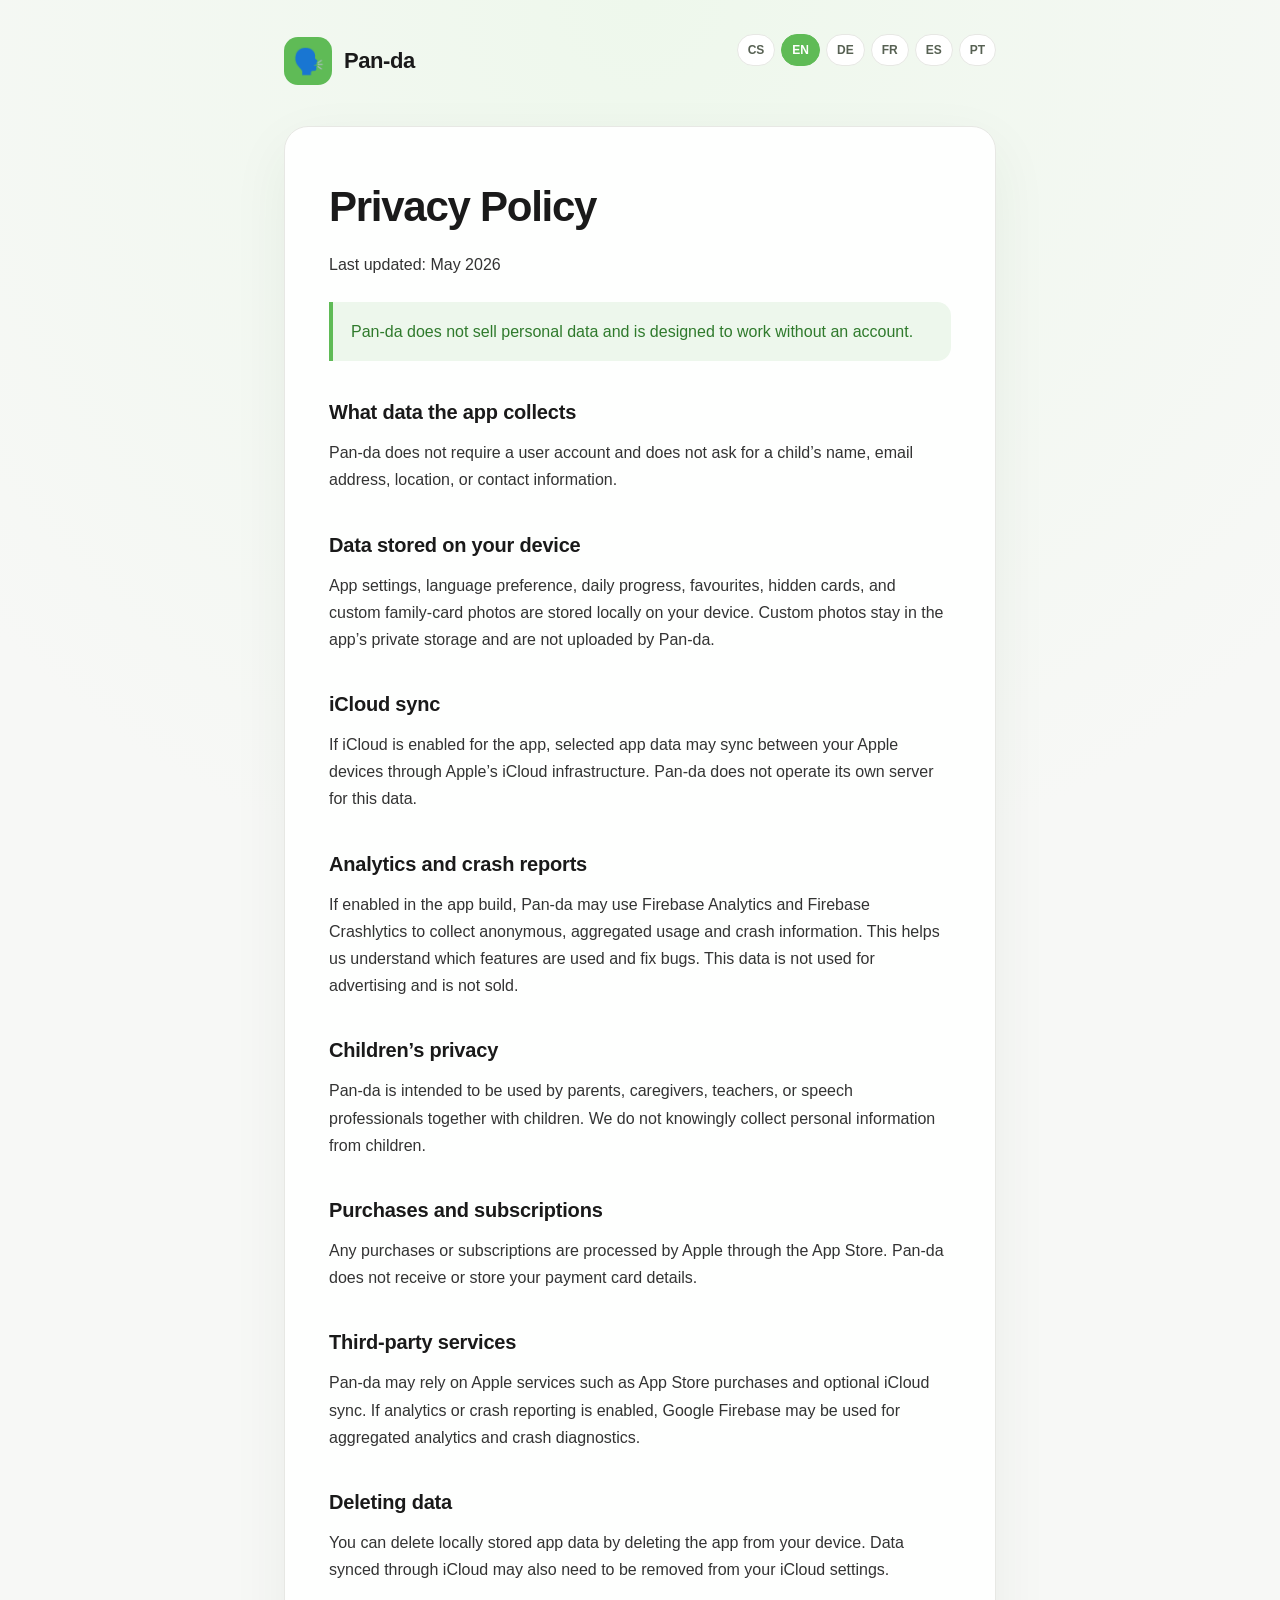
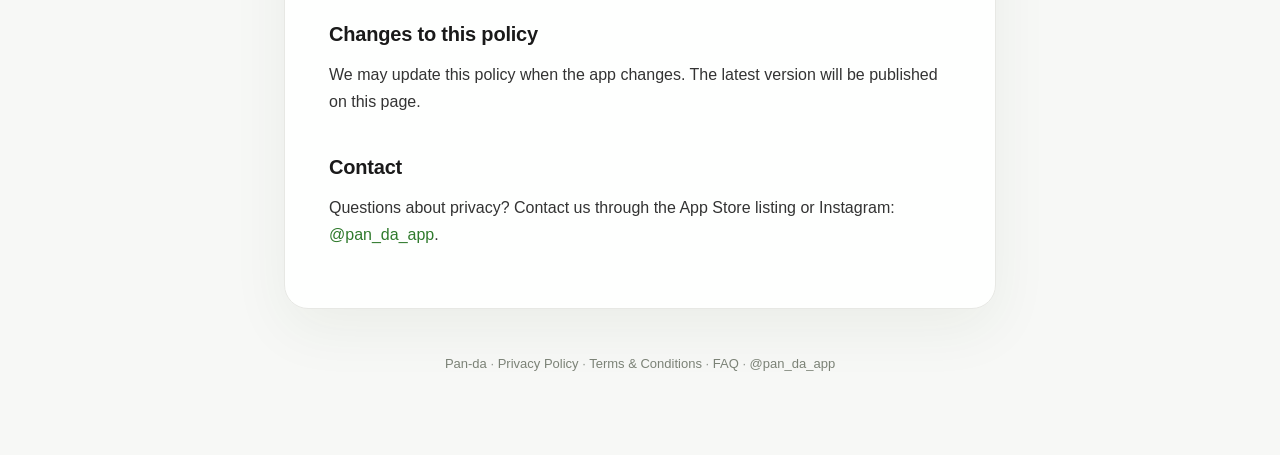
==== page.html @ a16680dc "Add files via upload" ====
<!DOCTYPE html>
<html lang="en">
<head>
  <meta charset="UTF-8" />
  <meta name="viewport" content="width=device-width, initial-scale=1.0" />
  <title>Pan-da</title>
  <link rel="stylesheet" href="styles.css" />
</head>
<body>
  <main class="container">
    <header class="topbar">
      <a class="brand" href="index.html" aria-label="Pan-da home">
        <span class="logo-icon" aria-hidden="true">🗣️</span>
        <span>Pan-da</span>
      </a>
      <div class="language-switch" aria-label="Language selector"></div>
    </header>

    <article id="content" class="markdown" aria-live="polite"></article>

    <footer>
      <a href="index.html">Pan-da</a> ·
      <a data-page-link="privacy" href="page.html?p=privacy">Privacy Policy</a> ·
      <a data-page-link="terms" href="page.html?p=terms">Terms &amp; Conditions</a> ·
      <a data-page-link="faq" href="page.html?p=faq">FAQ</a> ·
      <a href="https://www.instagram.com/pan_da_app">@pan_da_app</a>
    </footer>
  </main>

  <script src="app.js"></script>
</body>
</html>
---- styles.css ----
* { box-sizing: border-box; margin: 0; padding: 0; }
:root {
  --brand: #5FBB56;
  --brand-dark: #2f7a2c;
  --bg: #f7f8f6;
  --text: #1a1a1a;
  --muted: #666;
  --border: #e7e8e4;
  --card: #fff;
}
body {
  font-family: -apple-system, BlinkMacSystemFont, "Segoe UI", sans-serif;
  background: radial-gradient(circle at top, #eef8ec 0, var(--bg) 42%);
  color: var(--text);
  line-height: 1.7;
}
body.home {
  min-height: 100vh;
  display: flex;
  align-items: center;
  justify-content: center;
}
.card {
  position: relative;
  text-align: center;
  padding: 54px 32px 34px;
  background: rgba(255, 255, 255, 0.92);
  border-radius: 28px;
  border: 1px solid var(--border);
  box-shadow: 0 20px 60px rgba(30, 60, 20, 0.08);
  max-width: 440px;
  width: calc(100% - 40px);
  margin: 24px;
}
.icon, .logo-icon {
  background: var(--brand);
  display: inline-flex;
  align-items: center;
  justify-content: center;
  color: white;
}
.icon {
  width: 86px;
  height: 86px;
  border-radius: 24px;
  font-size: 44px;
  margin: 0 auto 22px;
  box-shadow: 0 12px 28px rgba(95, 187, 86, 0.28);
}
h1 {
  font-size: clamp(30px, 5vw, 42px);
  font-weight: 760;
  letter-spacing: -0.03em;
  margin-bottom: 10px;
}
.card p {
  color: var(--muted);
  margin-bottom: 30px;
  font-size: 17px;
}
.links {
  display: flex;
  flex-direction: column;
  gap: 10px;
}
a, button { font: inherit; }
a {
  color: var(--brand-dark);
  text-decoration: none;
}
a:hover { text-decoration: underline; }
.links a {
  display: block;
  padding: 13px 14px;
  border-radius: 14px;
  font-size: 15px;
  font-weight: 650;
  text-decoration: none;
  transition: transform 0.15s ease, box-shadow 0.15s ease, background 0.15s ease;
}
.links a:hover { transform: translateY(-1px); }
.primary {
  background: var(--brand);
  color: white;
  box-shadow: 0 10px 22px rgba(95, 187, 86, 0.24);
}
.secondary {
  background: #f1f3ef;
  color: #2d342b;
}
.language-switch {
  display: flex;
  flex-wrap: wrap;
  gap: 6px;
  justify-content: center;
  margin-bottom: 22px;
}
.card .language-switch {
  position: absolute;
  top: 18px;
  left: 18px;
  right: 18px;
}
.language-switch button {
  border: 1px solid var(--border);
  background: #fff;
  color: #576153;
  border-radius: 999px;
  padding: 5px 10px;
  cursor: pointer;
  font-size: 12px;
  font-weight: 700;
}
.language-switch button.active {
  background: var(--brand);
  border-color: var(--brand);
  color: #fff;
}
.container {
  max-width: 760px;
  margin: 0 auto;
  padding: 34px 24px 80px;
}
.topbar {
  display: flex;
  align-items: center;
  justify-content: space-between;
  gap: 16px;
  margin-bottom: 38px;
}
.brand {
  display: inline-flex;
  align-items: center;
  gap: 12px;
  color: var(--text);
  font-size: 22px;
  font-weight: 760;
  letter-spacing: -0.02em;
}
.brand:hover { text-decoration: none; }
.logo-icon {
  width: 48px;
  height: 48px;
  border-radius: 14px;
  font-size: 25px;
}
.markdown {
  background: rgba(255, 255, 255, 0.94);
  border: 1px solid var(--border);
  border-radius: 24px;
  padding: clamp(24px, 5vw, 44px);
  box-shadow: 0 20px 60px rgba(30, 60, 20, 0.06);
}
.markdown h1 {
  margin-bottom: 8px;
}
.markdown h2 {
  font-size: 20px;
  margin-top: 34px;
  margin-bottom: 10px;
  letter-spacing: -0.01em;
}
.markdown p, .markdown ul, .markdown ol {
  margin-bottom: 16px;
  color: #333;
}
.markdown ul, .markdown ol { padding-left: 22px; }
.markdown li { margin-bottom: 6px; }
.markdown strong { color: #162114; }
.markdown blockquote {
  background: #edf7ec;
  border-left: 4px solid var(--brand);
  padding: 16px 18px;
  border-radius: 0 14px 14px 0;
  margin: 24px 0;
  color: var(--brand-dark);
}
footer {
  margin-top: 44px;
  font-size: 13px;
  color: #90958d;
  text-align: center;
}
footer a { color: #7b8276; }
.error {
  color: #8a1f11;
  background: #fff1ed;
  border: 1px solid #ffd6cc;
  padding: 16px;
  border-radius: 12px;
}
@media (max-width: 560px) {
  .topbar { align-items: flex-start; flex-direction: column; }
  .topbar .language-switch { justify-content: flex-start; }
}
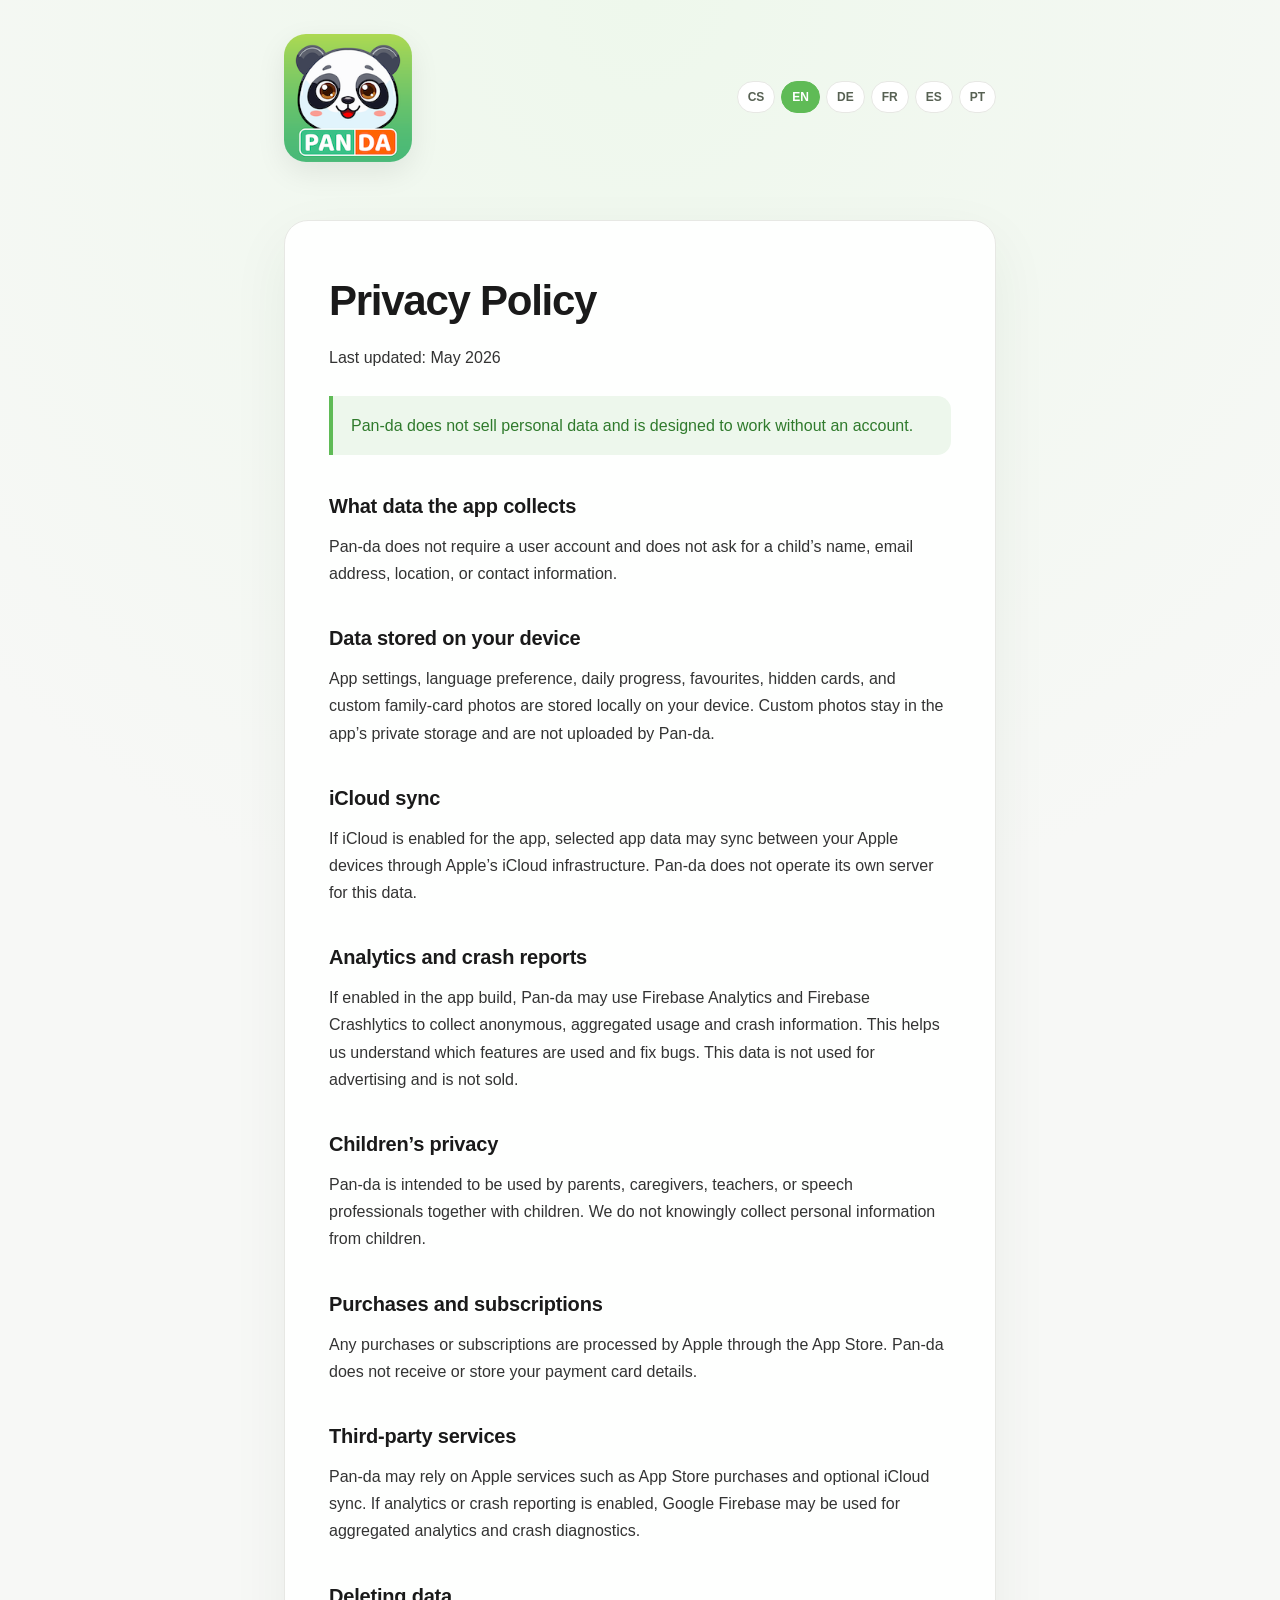
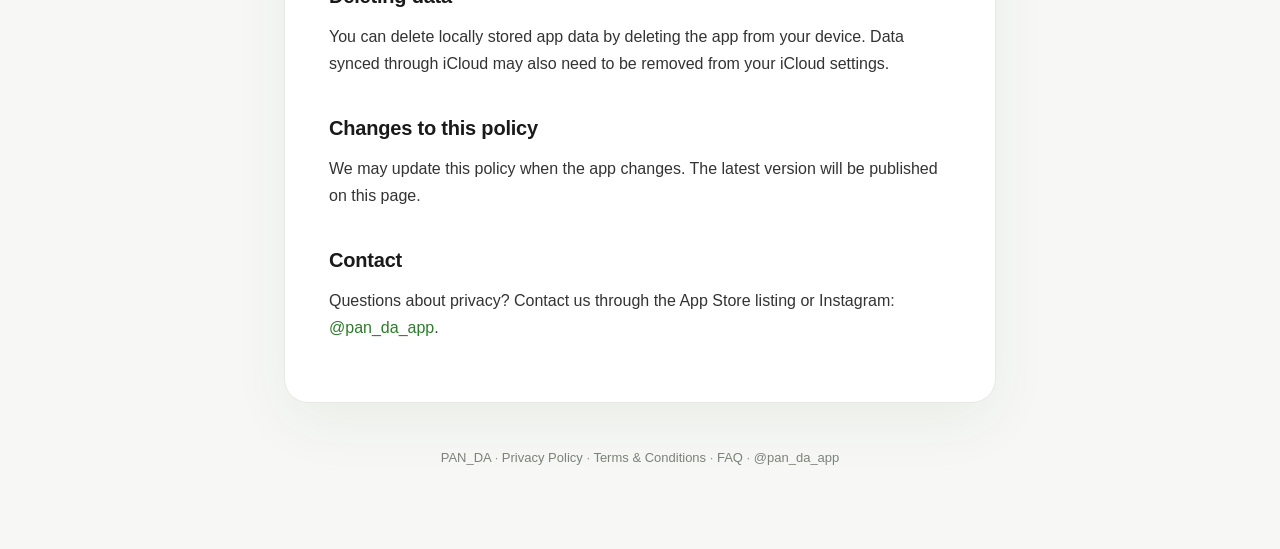
==== commit 8712a563: "Add files via upload" ====
--- a/page.html
+++ b/page.html
@@ -3,15 +3,20 @@
 <head>
   <meta charset="UTF-8" />
   <meta name="viewport" content="width=device-width, initial-scale=1.0" />
-  <title>Pan-da</title>
+  <title>PAN_DA</title>
   <link rel="stylesheet" href="styles.css" />
 </head>
 <body>
   <main class="container">
     <header class="topbar">
       <a class="brand" href="index.html" aria-label="Pan-da home">
-        <span class="logo-icon" aria-hidden="true">🗣️</span>
-        <span>Pan-da</span>
+          <img
+      class="app-icon"
+      src="pan_da.png"
+      alt="Pan-da app icon"
+      width="64"
+      height="64"
+    />
       </a>
       <div class="language-switch" aria-label="Language selector"></div>
     </header>
@@ -19,7 +24,7 @@
     <article id="content" class="markdown" aria-live="polite"></article>
 
     <footer>
-      <a href="index.html">Pan-da</a> ·
+      <a href="index.html">PAN_DA</a> ·
       <a data-page-link="privacy" href="page.html?p=privacy">Privacy Policy</a> ·
       <a data-page-link="terms" href="page.html?p=terms">Terms &amp; Conditions</a> ·
       <a data-page-link="faq" href="page.html?p=faq">FAQ</a> ·
@@ -29,4 +34,4 @@
 
   <script src="app.js"></script>
 </body>
-</html>
+</html>
--- a/styles.css
+++ b/styles.css
@@ -47,6 +47,15 @@
   margin: 0 auto 22px;
   box-shadow: 0 12px 28px rgba(95, 187, 86, 0.28);
 }
+.app-icon {
+  width: 128px;
+  height: 128px;
+  display: block;
+  margin: 0 auto 20px;
+  border-radius: 22px;
+  object-fit: cover;
+  box-shadow: 0 10px 30px rgba(0, 0, 0, 0.08);
+}
 h1 {
   font-size: clamp(30px, 5vw, 42px);
   font-weight: 760;
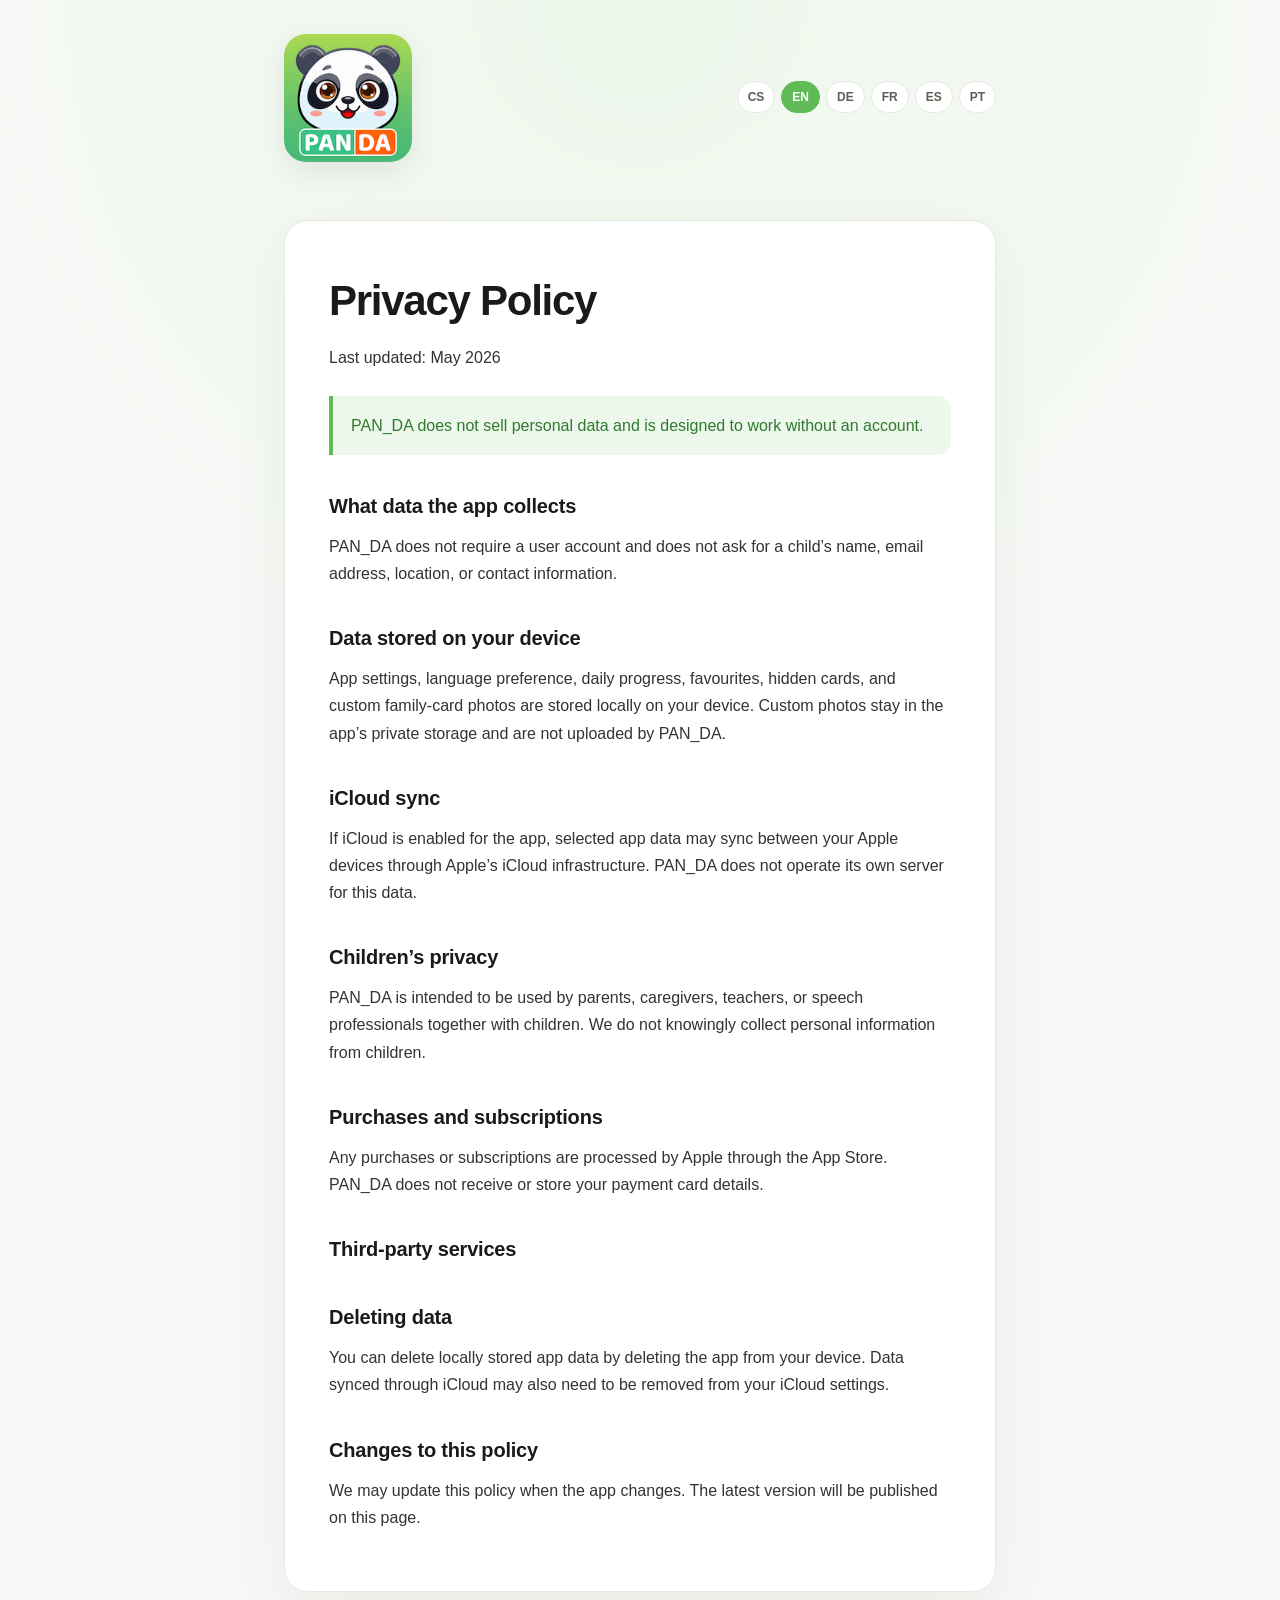
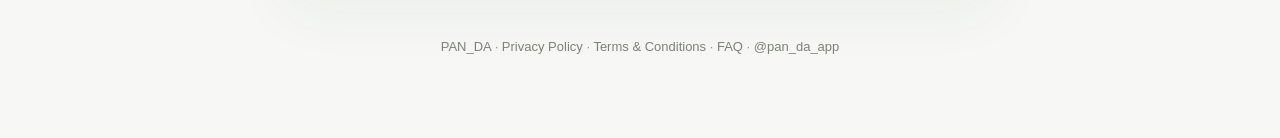
==== commit d8bb3fbf: "Add files via upload" ====
--- a/page.html
+++ b/page.html
@@ -9,11 +9,11 @@
 <body>
   <main class="container">
     <header class="topbar">
-      <a class="brand" href="index.html" aria-label="Pan-da home">
+      <a class="brand" href="index.html" aria-label="PAN_DA home">
           <img
       class="app-icon"
       src="pan_da.png"
-      alt="Pan-da app icon"
+      alt="PAN_DA app icon"
       width="64"
       height="64"
     />
@@ -34,4 +34,4 @@
 
   <script src="app.js"></script>
 </body>
-</html>+</html>
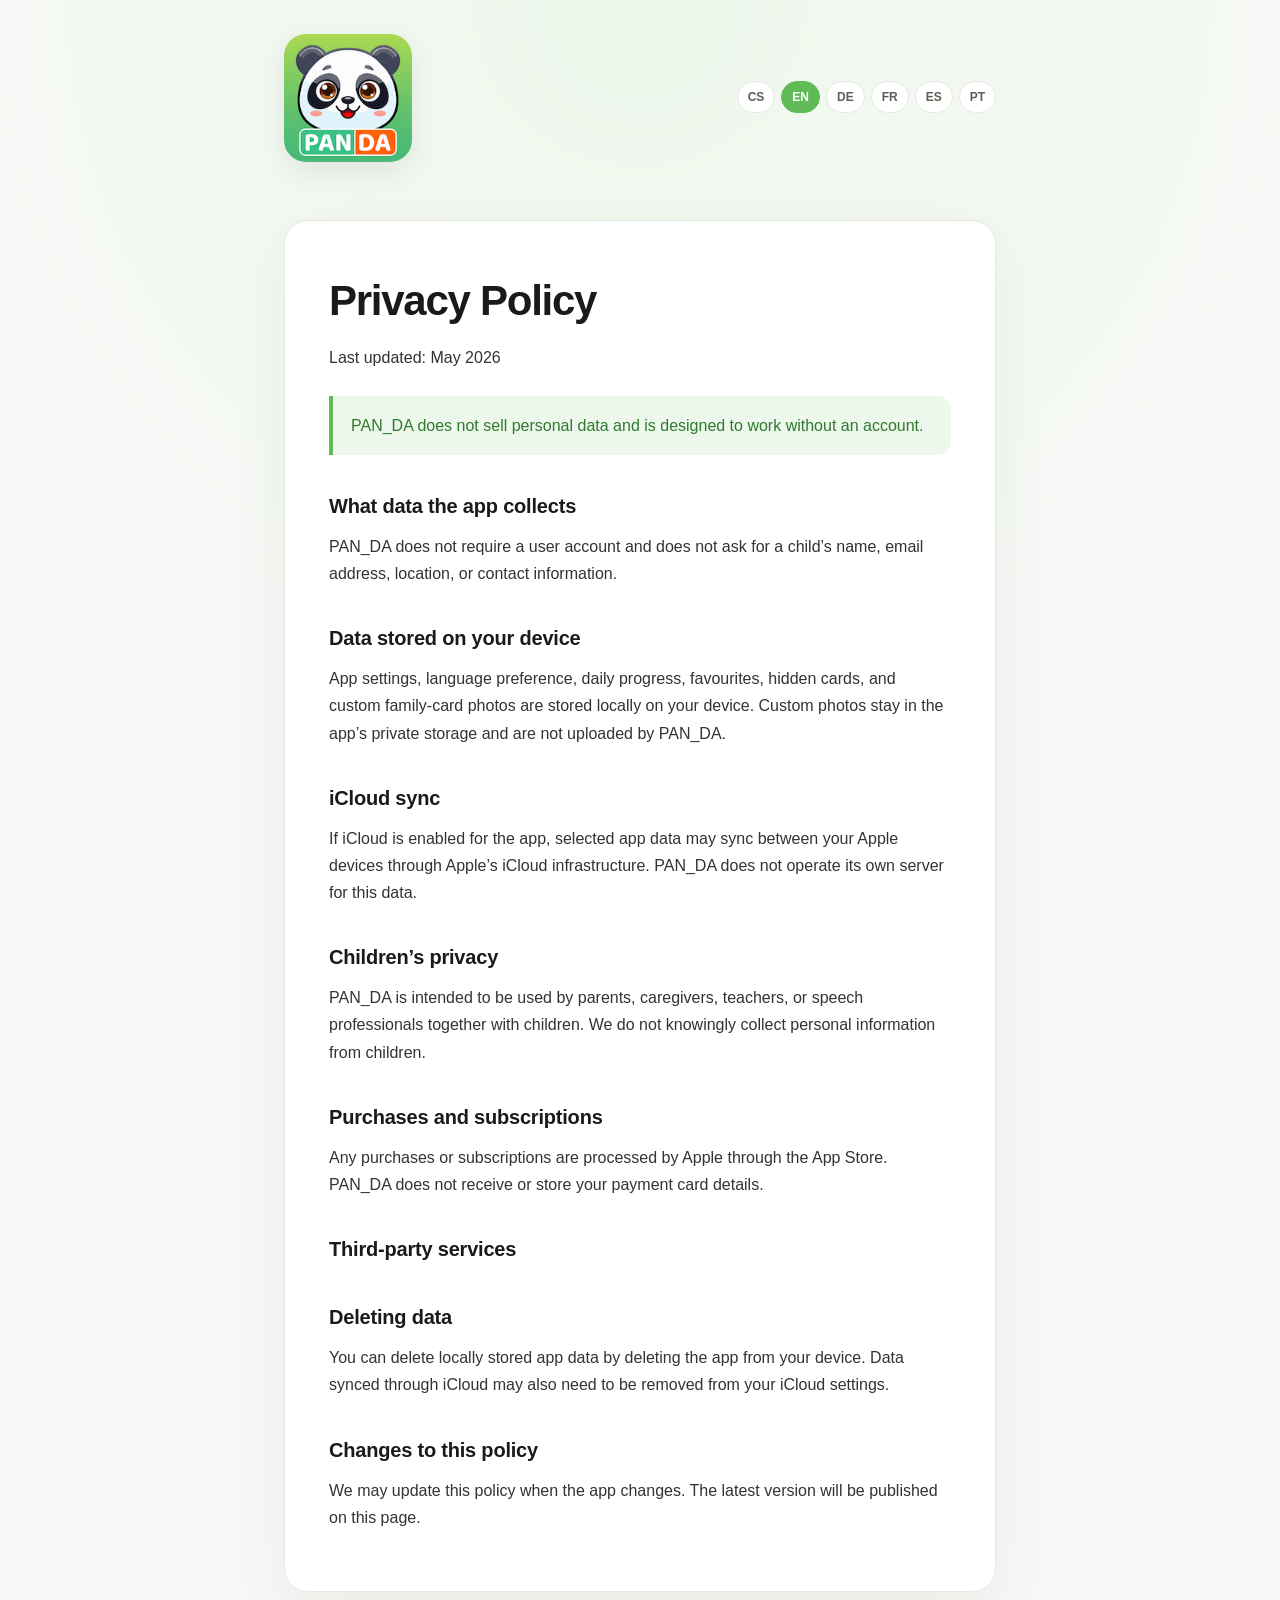
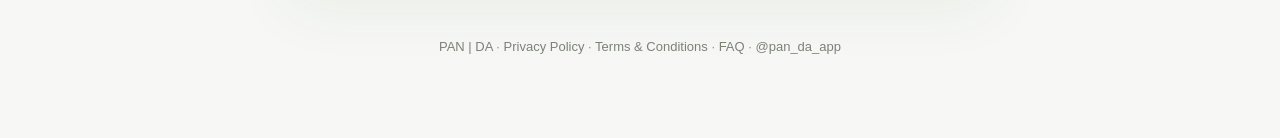
==== commit c180f1d8: "Add files via upload" ====
--- a/page.html
+++ b/page.html
@@ -3,17 +3,17 @@
 <head>
   <meta charset="UTF-8" />
   <meta name="viewport" content="width=device-width, initial-scale=1.0" />
-  <title>PAN_DA</title>
+  <title>PAN | DA</title>
   <link rel="stylesheet" href="styles.css" />
 </head>
 <body>
   <main class="container">
     <header class="topbar">
-      <a class="brand" href="index.html" aria-label="PAN_DA home">
+      <a class="brand" href="index.html" aria-label="PAN | DA home">
           <img
       class="app-icon"
       src="pan_da.png"
-      alt="PAN_DA app icon"
+      alt="PAN | DA app icon"
       width="64"
       height="64"
     />
@@ -24,7 +24,7 @@
     <article id="content" class="markdown" aria-live="polite"></article>
 
     <footer>
-      <a href="index.html">PAN_DA</a> ·
+      <a href="index.html">PAN | DA</a> ·
       <a data-page-link="privacy" href="page.html?p=privacy">Privacy Policy</a> ·
       <a data-page-link="terms" href="page.html?p=terms">Terms &amp; Conditions</a> ·
       <a data-page-link="faq" href="page.html?p=faq">FAQ</a> ·
